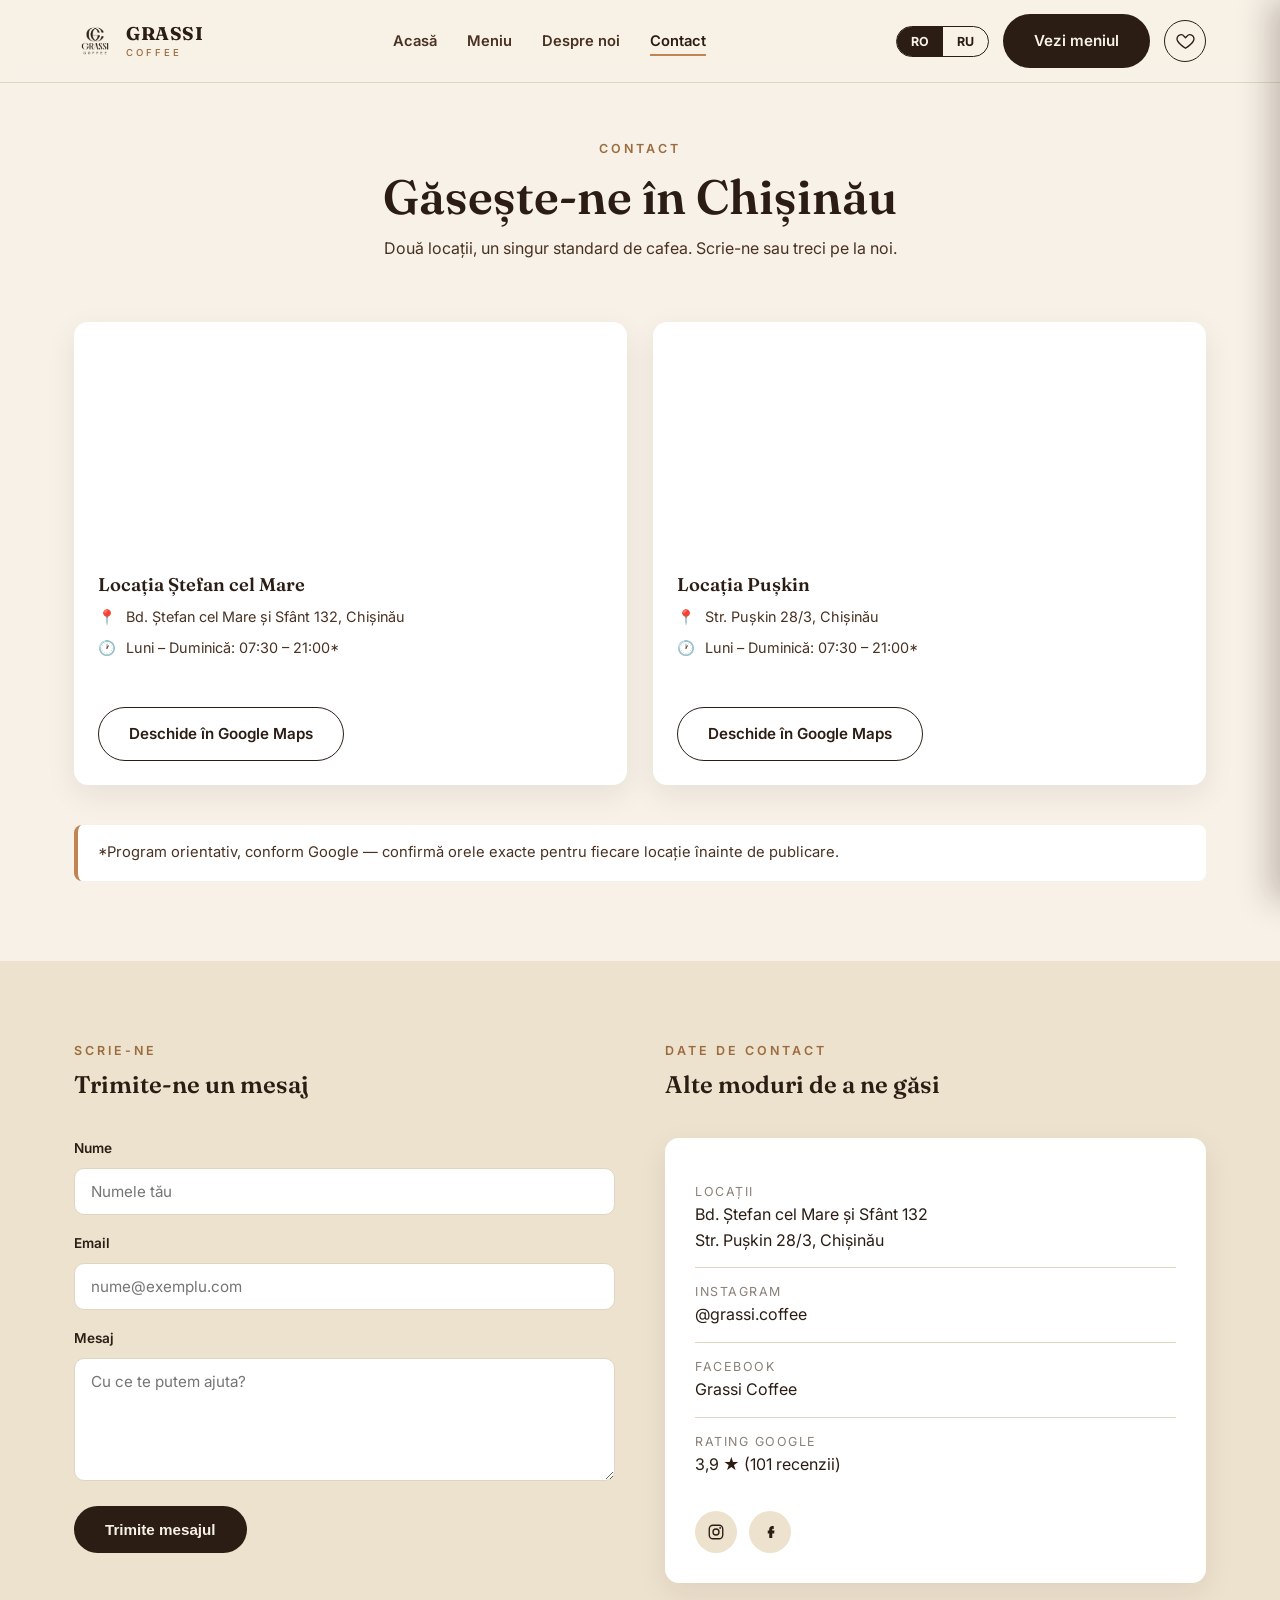
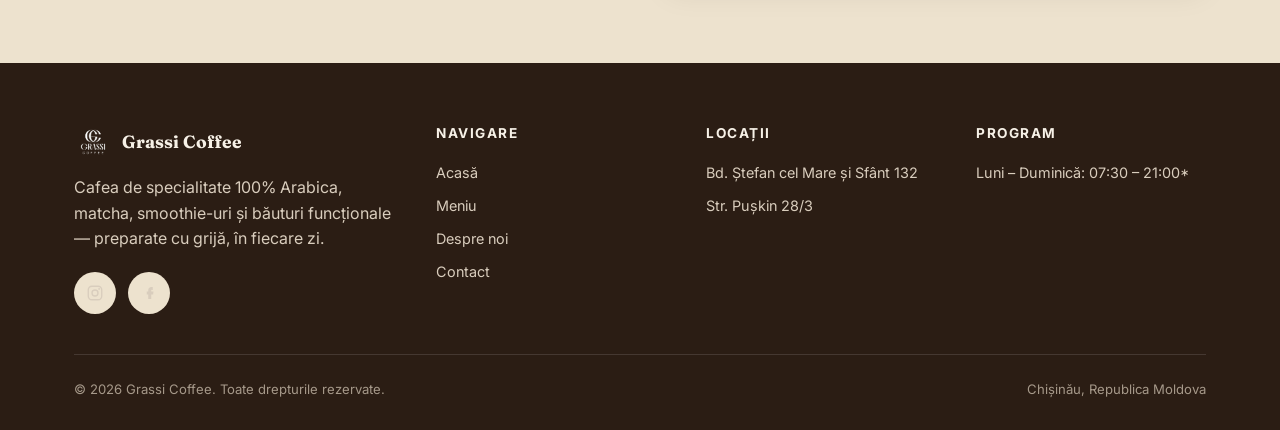
==== contact.html @ fbcecba0 "Initial commit: Grassi Coffee website Multi-page RO/RU coffee shop site with menu, photo-based drink" ====
<!doctype html>
<html lang="ro">
<head>
<meta charset="UTF-8">
<meta name="viewport" content="width=device-width, initial-scale=1.0">
<title>Contact — Grassi Coffee</title>
<meta name="description" content="Contactează Grassi Coffee — locații, program și mesaj direct. Bd. Ștefan cel Mare și Sfânt 132 și Str. Pușkin 28/3, Chișinău.">
<link rel="icon" href="assets/logo-dark.png" type="image/png">
<link rel="stylesheet" href="css/style.css">
</head>
<body>

<header class="site-header">
  <div class="header-inner">
    <a href="index.html" class="brand">
      <img src="assets/logo-dark.png" alt="Grassi Coffee logo">
      <span>GRASSI<small>COFFEE</small></span>
    </a>
    <nav class="main-nav">
      <ul>
        <li><a href="index.html" data-ro="Acasă" data-ru="Главная">Acasă</a></li>
        <li><a href="meniu.html" data-ro="Meniu" data-ru="Меню">Meniu</a></li>
        <li><a href="despre.html" data-ro="Despre noi" data-ru="О нас">Despre noi</a></li>
        <li><a href="contact.html" class="active" data-ro="Contact" data-ru="Контакты">Contact</a></li>
      </ul>
    </nav>
    <div class="header-actions">
      <div class="lang-toggle">
        <button data-lang="ro" class="active">RO</button>
        <button data-lang="ru">RU</button>
      </div>
      <a href="meniu.html" class="btn btn-primary" data-ro="Vezi meniul" data-ru="Смотреть меню">Vezi meniul</a>
      <button class="wishlist-toggle" aria-label="Lista mea" type="button"><svg viewBox="0 0 24 24" fill="none" xmlns="http://www.w3.org/2000/svg"><path d="M12 20.5s-7.5-4.6-10-9.2C.4 8 1.8 4.5 5 3.6c2-.6 4 .1 5.2 1.8L12 7.3l1.8-1.9C15 3.7 17 3 19 3.6c3.2.9 4.6 4.4 3 7.7-2.5 4.6-10 9.2-10 9.2z" stroke="currentColor" stroke-width="1.7" stroke-linejoin="round"/></svg><span class="wishlist-count" hidden>0</span></button>
      <button class="nav-toggle" aria-label="Meniu"><span></span><span></span><span></span></button>
    </div>
  </div>
</header>

<section class="page-hero">
  <div class="container">
    <span class="section-tag" data-ro="Contact" data-ru="Контакты">Contact</span>
    <h1 data-ro="Găsește-ne în Chișinău" data-ru="Найди нас в Кишинёве">Găsește-ne în Chișinău</h1>
    <p data-ro="Două locații, un singur standard de cafea. Scrie-ne sau treci pe la noi." data-ru="Две локации, один стандарт кофе. Напиши нам или заходи в гости.">Două locații, un singur standard de cafea. Scrie-ne sau treci pe la noi.</p>
  </div>
</section>

<section style="padding-top:20px;">
  <div class="container">
    <div class="locations-grid">
      <div class="location-card">
        <iframe class="map" src="https://www.google.com/maps?q=Bulevardul+Stefan+cel+Mare+si+Sfant+132+Chisinau&output=embed" loading="lazy" referrerpolicy="no-referrer-when-downgrade" title="Grassi Coffee — Ștefan cel Mare"></iframe>
        <div class="info">
          <h3 data-ro="Locația Ștefan cel Mare" data-ru="Локация Штефан чел Маре">Locația Ștefan cel Mare</h3>
          <div class="meta">📍 <span>Bd. Ștefan cel Mare și Sfânt 132, Chișinău</span></div>
          <div class="meta">🕐 <span data-ro="Luni – Duminică: 07:30 – 21:00*" data-ru="Пн – Вс: 07:30 – 21:00*">Luni – Duminică: 07:30 – 21:00*</span></div>
          <a href="https://www.google.com/maps?q=Bulevardul+Stefan+cel+Mare+si+Sfant+132+Chisinau" target="_blank" rel="noopener" class="btn btn-outline mt-40" data-ro="Deschide în Google Maps" data-ru="Открыть в Google Maps">Deschide în Google Maps</a>
        </div>
      </div>
      <div class="location-card">
        <iframe class="map" src="https://www.google.com/maps?q=Strada+Puskin+28/3+Chisinau&output=embed" loading="lazy" referrerpolicy="no-referrer-when-downgrade" title="Grassi Coffee — Pușkin"></iframe>
        <div class="info">
          <h3 data-ro="Locația Pușkin" data-ru="Локация Пушкина">Locația Pușkin</h3>
          <div class="meta">📍 <span>Str. Pușkin 28/3, Chișinău</span></div>
          <div class="meta">🕐 <span data-ro="Luni – Duminică: 07:30 – 21:00*" data-ru="Пн – Вс: 07:30 – 21:00*">Luni – Duminică: 07:30 – 21:00*</span></div>
          <a href="https://www.google.com/maps?q=Strada+Puskin+28/3+Chisinau" target="_blank" rel="noopener" class="btn btn-outline mt-40" data-ro="Deschide în Google Maps" data-ru="Открыть в Google Maps">Deschide în Google Maps</a>
        </div>
      </div>
    </div>
    <p class="menu-note" data-ro="*Program orientativ, conform Google — confirmă orele exacte pentru fiecare locație înainte de publicare." data-ru="*Ориентировочные часы работы по данным Google — уточните точное время для каждой локации перед публикацией.">*Program orientativ, conform Google — confirmă orele exacte pentru fiecare locație înainte de publicare.</p>
  </div>
</section>

<section class="section-alt">
  <div class="container">
    <div class="contact-grid">
      <div>
        <span class="section-tag" data-ro="Scrie-ne" data-ru="Напиши нам">Scrie-ne</span>
        <h2 data-ro="Trimite-ne un mesaj" data-ru="Отправь нам сообщение">Trimite-ne un mesaj</h2>
        <form id="contact-form" class="mt-40">
          <div class="form-group">
            <label for="name" data-ro="Nume" data-ru="Имя">Nume</label>
            <input type="text" id="name" name="name" required data-ro-placeholder="Numele tău" data-ru-placeholder="Ваше имя" placeholder="Numele tău">
          </div>
          <div class="form-group">
            <label for="email">Email</label>
            <input type="email" id="email" name="email" required placeholder="nume@exemplu.com">
          </div>
          <div class="form-group">
            <label for="message" data-ro="Mesaj" data-ru="Сообщение">Mesaj</label>
            <textarea id="message" name="message" rows="5" required data-ro-placeholder="Cu ce te putem ajuta?" data-ru-placeholder="Чем мы можем помочь?" placeholder="Cu ce te putem ajuta?"></textarea>
          </div>
          <button type="submit" class="btn btn-primary" data-ro="Trimite mesajul" data-ru="Отправить сообщение">Trimite mesajul</button>
          <p id="form-note" style="display:none;margin-top:14px;color:var(--accent-dark);font-weight:600;font-size:0.9rem;"></p>
        </form>
      </div>
      <div>
        <span class="section-tag" data-ro="Date de contact" data-ru="Контактные данные">Date de contact</span>
        <h2 data-ro="Alte moduri de a ne găsi" data-ru="Другие способы связи">Alte moduri de a ne găsi</h2>
        <div class="contact-info-card mt-40">
          <ul>
            <li>
              <div>
                <div class="label" data-ro="Locații" data-ru="Локации">Locații</div>
                <div>Bd. Ștefan cel Mare și Sfânt 132</div>
                <div>Str. Pușkin 28/3, Chișinău</div>
              </div>
            </li>
            <li>
              <div>
                <div class="label" data-ro="Instagram" data-ru="Инстаграм">Instagram</div>
                <a href="https://www.instagram.com/grassi.coffee/" target="_blank" rel="noopener">@grassi.coffee</a>
              </div>
            </li>
            <li>
              <div>
                <div class="label" data-ro="Facebook" data-ru="Фейсбук">Facebook</div>
                <a href="https://www.facebook.com/p/Grassi-Coffee-61585398815367/" target="_blank" rel="noopener">Grassi Coffee</a>
              </div>
            </li>
            <li>
              <div>
                <div class="label" data-ro="Rating Google" data-ru="Рейтинг Google">Rating Google</div>
                <div>3,9 ★ <span data-ro="(101 recenzii)" data-ru="(101 отзыв)">(101 recenzii)</span></div>
              </div>
            </li>
          </ul>
          <div class="social-row">
            <a href="https://www.instagram.com/grassi.coffee/" target="_blank" rel="noopener" aria-label="Instagram">
              <svg width="18" height="18" viewBox="0 0 24 24" fill="none"><rect x="3" y="3" width="18" height="18" rx="5" stroke="currentColor" stroke-width="1.8"/><circle cx="12" cy="12" r="4" stroke="currentColor" stroke-width="1.8"/><circle cx="17.5" cy="6.5" r="1.2" fill="currentColor"/></svg>
            </a>
            <a href="https://www.facebook.com/p/Grassi-Coffee-61585398815367/" target="_blank" rel="noopener" aria-label="Facebook">
              <svg width="18" height="18" viewBox="0 0 24 24" fill="none"><path d="M15 8h2V4h-2c-2.2 0-4 1.8-4 4v2H9v4h2v6h4v-6h2.5l.5-4H15V8c0-.6.4-1 1-1z" fill="currentColor"/></svg>
            </a>
          </div>
        </div>
      </div>
    </div>
  </div>
</section>

<footer class="site-footer">
  <div class="container">
    <div class="footer-grid">
      <div>
        <div class="footer-brand"><img src="assets/logo-white.png" alt="Grassi Coffee"><span>Grassi Coffee</span></div>
        <p data-ro="Cafea de specialitate 100% Arabica, matcha, smoothie-uri și băuturi funcționale — preparate cu grijă, în fiecare zi." data-ru="Спешелти кофе 100% арабика, матча, смузи и функциональные напитки — с заботой каждый день.">Cafea de specialitate 100% Arabica, matcha, smoothie-uri și băuturi funcționale — preparate cu grijă, în fiecare zi.</p>
        <div class="social-row">
          <a href="https://www.instagram.com/grassi.coffee/" target="_blank" rel="noopener" aria-label="Instagram">
            <svg width="18" height="18" viewBox="0 0 24 24" fill="none"><rect x="3" y="3" width="18" height="18" rx="5" stroke="currentColor" stroke-width="1.8"/><circle cx="12" cy="12" r="4" stroke="currentColor" stroke-width="1.8"/><circle cx="17.5" cy="6.5" r="1.2" fill="currentColor"/></svg>
          </a>
          <a href="https://www.facebook.com/p/Grassi-Coffee-61585398815367/" target="_blank" rel="noopener" aria-label="Facebook">
            <svg width="18" height="18" viewBox="0 0 24 24" fill="none"><path d="M15 8h2V4h-2c-2.2 0-4 1.8-4 4v2H9v4h2v6h4v-6h2.5l.5-4H15V8c0-.6.4-1 1-1z" fill="currentColor"/></svg>
          </a>
        </div>
      </div>
      <div>
        <h5 data-ro="Navigare" data-ru="Навигация">Navigare</h5>
        <ul>
          <li><a href="index.html" data-ro="Acasă" data-ru="Главная">Acasă</a></li>
          <li><a href="meniu.html" data-ro="Meniu" data-ru="Меню">Meniu</a></li>
          <li><a href="despre.html" data-ro="Despre noi" data-ru="О нас">Despre noi</a></li>
          <li><a href="contact.html" data-ro="Contact" data-ru="Контакты">Contact</a></li>
        </ul>
      </div>
      <div>
        <h5 data-ro="Locații" data-ru="Локации">Locații</h5>
        <ul>
          <li>Bd. Ștefan cel Mare și Sfânt 132</li>
          <li>Str. Pușkin 28/3</li>
        </ul>
      </div>
      <div>
        <h5 data-ro="Program" data-ru="Часы работы">Program</h5>
        <ul>
          <li data-ro="Luni – Duminică: 07:30 – 21:00*" data-ru="Пн – Вс: 07:30 – 21:00*">Luni – Duminică: 07:30 – 21:00*</li>
        </ul>
      </div>
    </div>
    <div class="footer-bottom">
      <span>&copy; <span class="current-year"></span> Grassi Coffee. <span data-ro="Toate drepturile rezervate." data-ru="Все права защищены.">Toate drepturile rezervate.</span></span>
      <span data-ro="Chișinău, Republica Moldova" data-ru="Кишинёв, Республика Молдова">Chișinău, Republica Moldova</span>
    </div>
  </div>
</footer>

<div class="wishlist-overlay"></div>
<aside class="wishlist-drawer">
  <div class="wishlist-head">
    <h3 data-ro="Lista mea" data-ru="Мой список">Lista mea</h3>
    <button class="wishlist-close" aria-label="Close" type="button">×</button>
  </div>
  <p class="wishlist-note" data-ro="Salvată doar în acest browser — nu trimite comanda către cafenea. Arat-o baristului sau sună-ne pentru a plasa comanda." data-ru="Сохраняется только в этом браузере — не отправляет заказ в кофейню. Покажи бариста или позвони нам, чтобы оформить заказ.">Salvată doar în acest browser — nu trimite comanda către cafenea. Arat-o baristului sau sună-ne pentru a plasa comanda.</p>
  <ul class="wishlist-items"></ul>
  <div class="wishlist-empty" data-ro="Lista este goală." data-ru="Список пуст.">Lista este goală.</div>
  <div class="wishlist-footer">
    <div class="wishlist-total-row">
      <span data-ro="Total estimat" data-ru="Примерная сумма">Total estimat</span>
      <strong class="wishlist-total">0 MDL</strong>
    </div>
    <button class="btn btn-outline wishlist-clear" data-ro="Golește lista" data-ru="Очистить список">Golește lista</button>
  </div>
</aside>

<script src="js/main.js"></script>
</body>
</html>
---- css/style.css ----
@import url('https://fonts.googleapis.com/css2?family=Fraunces:wght@400;500;600;700&family=Inter:wght@400;500;600;700&family=Bebas+Neue&family=Yellowtail&display=swap');

:root{
  --cream: #F7F1E7;
  --cream-dark: #EDE2CE;
  --coffee-900: #2B1D14;
  --coffee-700: #4A3222;
  --coffee-500: #7B5A3E;
  --accent: #C08552;
  --accent-dark: #9C6B3E;
  --white: #FFFFFF;
  --gray: #8A8078;
  --line: #E0D5C2;
  --radius: 14px;
  --shadow: 0 10px 30px rgba(43,29,20,0.08);
  --max: 1180px;
}

*{box-sizing:border-box;margin:0;padding:0;}

html{scroll-behavior:smooth;}

body{
  font-family:'Inter',sans-serif;
  background:var(--cream);
  color:var(--coffee-900);
  line-height:1.6;
  -webkit-font-smoothing:antialiased;
}

h1,h2,h3,h4{
  font-family:'Fraunces',serif;
  font-weight:600;
  color:var(--coffee-900);
  line-height:1.15;
}

a{color:inherit;text-decoration:none;}
img{max-width:100%;display:block;}
ul{list-style:none;}

.container{
  max-width:var(--max);
  margin:0 auto;
  padding:0 24px;
}

/* Buttons */
.btn{
  display:inline-flex;
  align-items:center;
  justify-content:center;
  gap:8px;
  padding:14px 30px;
  border-radius:999px;
  font-weight:600;
  font-size:0.95rem;
  border:1.5px solid transparent;
  cursor:pointer;
  transition:transform .15s ease, background .2s ease, color .2s ease, border-color .2s ease;
}
.btn:hover{transform:translateY(-2px);}
.btn-primary{background:var(--coffee-900);color:var(--cream);}
.btn-primary:hover{background:var(--accent-dark);}
.btn-outline{border-color:var(--coffee-900);color:var(--coffee-900);background:transparent;}
.btn-outline:hover{background:var(--coffee-900);color:var(--cream);}
.btn-light{background:var(--cream);color:var(--coffee-900);}

/* Header */
.site-header{
  position:sticky;
  top:0;
  z-index:100;
  background:rgba(247,241,231,0.92);
  backdrop-filter:blur(8px);
  border-bottom:1px solid var(--line);
}
.header-inner{
  display:flex;
  align-items:center;
  justify-content:space-between;
  padding:14px 24px;
  max-width:var(--max);
  margin:0 auto;
}
.brand{
  display:flex;
  align-items:center;
  gap:10px;
  font-family:'Fraunces',serif;
  font-weight:700;
  font-size:1.15rem;
  letter-spacing:0.5px;
}
.brand img{height:42px;width:42px;}
.brand span{display:flex;flex-direction:column;line-height:1;}
.brand small{font-family:'Inter',sans-serif;font-weight:500;font-size:0.6rem;letter-spacing:3px;color:var(--accent-dark);margin-top:4px;}

.main-nav{
  display:flex;
  align-items:center;
  gap:36px;
}
.main-nav ul{display:flex;gap:30px;}
.main-nav a{
  font-weight:600;
  font-size:0.92rem;
  color:var(--coffee-700);
  position:relative;
  padding:6px 0;
}
.main-nav a::after{
  content:"";
  position:absolute;
  left:0;bottom:0;
  width:0;height:2px;
  background:var(--accent);
  transition:width .2s ease;
}
.main-nav a:hover::after,
.main-nav a.active::after{width:100%;}
.main-nav a.active{color:var(--coffee-900);}

.header-actions{display:flex;align-items:center;gap:14px;}

.lang-toggle{
  display:flex;
  border:1.5px solid var(--coffee-900);
  border-radius:999px;
  overflow:hidden;
}
.lang-toggle button{
  border:none;
  background:transparent;
  padding:7px 14px;
  font-family:'Inter',sans-serif;
  font-weight:700;
  font-size:0.78rem;
  cursor:pointer;
  color:var(--coffee-900);
}
.lang-toggle button.active{background:var(--coffee-900);color:var(--cream);}

.nav-toggle{
  display:none;
  flex-direction:column;
  gap:5px;
  background:none;
  border:none;
  cursor:pointer;
  padding:6px;
}
.nav-toggle span{width:24px;height:2px;background:var(--coffee-900);}

/* Wishlist toggle button */
.wishlist-toggle{
  position:relative;
  display:flex;
  align-items:center;
  justify-content:center;
  width:42px;height:42px;
  border-radius:50%;
  border:1.5px solid var(--coffee-900);
  background:transparent;
  cursor:pointer;
  color:var(--coffee-900);
  transition:background .2s ease, color .2s ease;
}
.wishlist-toggle:hover{background:var(--coffee-900);color:var(--cream);}
.wishlist-toggle svg{width:19px;height:19px;}
.wishlist-count{
  position:absolute;
  top:-6px;right:-6px;
  min-width:18px;height:18px;
  padding:0 4px;
  border-radius:999px;
  background:var(--accent);
  color:#fff;
  font-size:0.68rem;
  font-weight:700;
  display:flex;align-items:center;justify-content:center;
  line-height:1;
}
.wishlist-count[hidden]{display:none;}
body.home .wishlist-toggle{border-color:rgba(255,255,255,0.7);color:#fff;}
body.home .wishlist-toggle:hover{background:#fff;color:var(--coffee-900);}

/* Wishlist drawer */
.wishlist-overlay{
  position:fixed; inset:0;
  background:rgba(43,29,20,0.45);
  z-index:200;
  opacity:0;
  pointer-events:none;
  transition:opacity .25s ease;
}
.wishlist-overlay.open{opacity:1;pointer-events:auto;}
.wishlist-drawer{
  position:fixed;
  top:0;right:0;
  bottom:0;
  width:380px;
  max-width:88vw;
  background:var(--cream);
  z-index:201;
  box-shadow:-10px 0 30px rgba(43,29,20,0.25);
  transform:translateX(100%);
  transition:transform .3s ease;
  display:flex;
  flex-direction:column;
}
.wishlist-drawer.open{transform:translateX(0);}
.wishlist-head{
  display:flex;
  align-items:center;
  justify-content:space-between;
  padding:22px 24px;
  border-bottom:1px solid var(--line);
}
.wishlist-head h3{font-size:1.2rem;}
.wishlist-close{
  background:none;border:none;
  font-size:1.6rem;line-height:1;
  cursor:pointer;color:var(--coffee-700);
  padding:4px 8px;
}
.wishlist-note{
  padding:14px 24px 0;
  font-size:0.78rem;
  color:var(--gray);
}
.wishlist-items{
  flex:1;
  overflow-y:auto;
  padding:10px 24px;
}
.wishlist-empty{
  padding:40px 24px;
  text-align:center;
  color:var(--gray);
  font-size:0.9rem;
}
.wishlist-empty[hidden]{display:none;}
.wishlist-item{
  display:flex;
  align-items:center;
  gap:12px;
  padding:14px 0;
  border-bottom:1px solid var(--line);
}
.wishlist-item-name{font-weight:600;font-size:0.92rem;}
.wishlist-item-price{font-size:0.82rem;color:var(--accent-dark);font-weight:600;}
.wishlist-item-qty{
  display:flex;
  align-items:center;
  gap:8px;
  margin-left:auto;
}
.wishlist-qty-btn{
  width:24px;height:24px;
  border-radius:50%;
  border:1px solid var(--line);
  background:var(--white);
  cursor:pointer;
  font-size:0.9rem;
  line-height:1;
  display:flex;align-items:center;justify-content:center;
}
.wishlist-remove{
  background:none;border:none;
  color:var(--gray);
  cursor:pointer;
  font-size:1.1rem;
  padding:2px 6px;
}
.wishlist-remove:hover{color:var(--accent-dark);}
.wishlist-footer{
  padding:18px 24px 24px;
  border-top:1px solid var(--line);
}
.wishlist-total-row{
  display:flex;
  justify-content:space-between;
  align-items:baseline;
  margin-bottom:14px;
  font-weight:600;
}
.wishlist-total-row strong{font-family:'Fraunces',serif;font-size:1.2rem;color:var(--coffee-900);}
.wishlist-clear{width:100%;}

/* Hero carousel (home) */
.hero-carousel{
  position:relative;
  height:640px;
  max-height:78vh;
  overflow:hidden;
  background:var(--coffee-900);
}
.hero-carousel::after{
  content:"";
  position:absolute; inset:0;
  background:linear-gradient(180deg, rgba(0,0,0,0.05) 40%, rgba(0,0,0,0.4) 100%);
  pointer-events:none;
  z-index:2;
}
.hero-slide{
  position:absolute; inset:0;
  opacity:0;
  transition:opacity .7s ease;
}
.hero-slide.active{opacity:1;}
.hero-slide img{width:100%;height:100%;object-fit:cover;object-position:center;}
.hero-arrow{
  position:absolute;
  top:50%;
  translate:0 -50%;
  z-index:3;
  width:48px;height:48px;
  border-radius:50%;
  border:1.5px solid rgba(255,255,255,0.7);
  background:rgba(43,29,20,0.35);
  backdrop-filter:blur(4px);
  color:#fff;
  font-size:1.6rem;
  line-height:1;
  cursor:pointer;
  display:flex;align-items:center;justify-content:center;
  transition:background .2s ease;
}
.hero-arrow:hover{background:rgba(43,29,20,0.6);}
.hero-arrow.prev{left:24px;}
.hero-arrow.next{right:24px;}
.hero-dots{
  position:absolute;
  bottom:22px;
  left:50%;
  translate:-50% 0;
  z-index:3;
  display:flex;
  gap:10px;
}
.hero-dot{
  width:9px;height:9px;
  border-radius:50%;
  border:1.5px solid #fff;
  background:transparent;
  cursor:pointer;
  padding:0;
}
.hero-dot.active{background:#fff;}

.hero-info{padding:0 0 80px;}
.hero-info-card{
  background:var(--white);
  border-radius:28px;
  box-shadow:var(--shadow);
  padding:38px 44px;
  margin-top:-90px;
  position:relative;
  z-index:5;
  display:flex;
  align-items:center;
  justify-content:space-between;
  gap:36px;
  flex-wrap:wrap;
}
.hero-eyebrow{
  display:inline-block;
  font-weight:600;
  font-size:0.8rem;
  letter-spacing:3px;
  text-transform:uppercase;
  color:var(--accent-dark);
  margin-bottom:10px;
}
.hero-info-card .lead{
  font-size:1rem;
  color:var(--coffee-700);
  max-width:400px;
}
.hero-actions{display:flex;gap:14px;flex-wrap:wrap;}
.hero-stats{display:flex;gap:30px;}
.hero-stats div strong{
  display:block;
  font-family:'Fraunces',serif;
  font-size:1.5rem;
}
.hero-stats div span{font-size:0.78rem;color:var(--gray);}

/* Transparent header on home hero */
body.home .site-header{
  position:absolute;
  top:0;left:0;right:0;
  background:transparent;
  border-bottom:1px solid rgba(255,255,255,0.22);
  backdrop-filter:none;
}
body.home .site-header .brand,
body.home .site-header .main-nav a,
body.home .site-header .lang-toggle button{color:#fff;}
body.home .site-header .brand small{color:#F0DAB8;}
body.home .site-header .main-nav a::after{background:#fff;}
body.home .site-header .lang-toggle{border-color:rgba(255,255,255,0.7);}
body.home .site-header .lang-toggle button.active{background:#fff;color:var(--coffee-900);}
body.home .site-header .btn-primary{background:#fff;color:var(--coffee-900);}
body.home .site-header .btn-primary:hover{background:var(--accent);color:#fff;}
body.home .nav-toggle span{background:#fff;}
@media (max-width:720px){
  body.home .main-nav{background:var(--cream);}
  body.home .main-nav a,
  body.home .main-nav .lang-toggle button{color:var(--coffee-900) !important;}
}

/* Section titles */
.section-tag{
  font-weight:600;
  font-size:0.78rem;
  letter-spacing:3px;
  text-transform:uppercase;
  color:var(--accent-dark);
  margin-bottom:10px;
  display:block;
}
.section-head{
  display:flex;
  align-items:flex-end;
  justify-content:space-between;
  gap:20px;
  margin-bottom:40px;
  flex-wrap:wrap;
}
.section-head h2{font-size:clamp(1.8rem,3.4vw,2.5rem);}
.section-head p{color:var(--coffee-700);max-width:420px;}

section{padding:80px 0;}
.section-alt{background:var(--cream-dark);}

/* Menu teaser grid (home) */
.menu-teaser-grid{
  display:grid;
  grid-template-columns:repeat(4,1fr);
  gap:20px;
}
.menu-card{
  background:var(--white);
  border-radius:var(--radius);
  padding:18px;
  box-shadow:var(--shadow);
  transition:transform .2s ease;
  display:flex;
  flex-direction:column;
}
.menu-card:hover{transform:translateY(-5px);}
.menu-card .cup{
  width:100%;
  aspect-ratio:1/0.85;
  border-radius:10px;
  margin-bottom:16px;
  background:var(--cream-dark);
  display:flex;align-items:center;justify-content:center;
  overflow:hidden;
}
.menu-card .cup:has(img){background:none;border-radius:0;overflow:visible;}
.menu-card .cup svg{width:44%;}
.menu-card .cup img{
  width:100%;height:100%;object-fit:contain;padding:8px;
  filter:drop-shadow(0 14px 16px rgba(43,29,20,0.28));
}
.menu-card h4{font-size:1.05rem;margin-bottom:4px;}
.menu-card p{font-size:0.85rem;color:var(--gray);margin-bottom:10px;}
.menu-card .price{font-weight:700;color:var(--accent-dark);font-family:'Fraunces',serif;font-size:1.1rem;}

/* Price + add-to-cart row, shared by menu-card and item-card */
.card-actions{
  display:flex;
  align-items:center;
  justify-content:space-between;
  gap:10px;
  margin-top:auto;
  padding-top:6px;
}
.btn-cart{
  border:none;
  background:var(--coffee-900);
  color:var(--cream);
  padding:9px 18px;
  border-radius:999px;
  font-family:'Inter',sans-serif;
  font-size:0.76rem;
  font-weight:700;
  cursor:pointer;
  transition:background .2s ease, transform .15s ease;
  white-space:nowrap;
}
.btn-cart:hover{background:var(--accent-dark);}
.btn-cart:active{transform:scale(0.94);}
.btn-cart.added{background:var(--accent);}

/* Category pills */
.pill-row{
  display:flex;
  flex-wrap:wrap;
  gap:12px;
  margin-bottom:44px;
}
.pill{
  padding:10px 22px;
  border-radius:999px;
  background:var(--white);
  border:1.5px solid var(--line);
  font-weight:600;
  font-size:0.88rem;
  cursor:pointer;
  transition:all .2s ease;
}
.pill:hover,.pill.active{background:var(--coffee-900);color:var(--cream);border-color:var(--coffee-900);}

/* Price table */
.price-table-wrap{
  background:var(--white);
  border-radius:var(--radius);
  box-shadow:var(--shadow);
  padding:8px 0;
  overflow-x:auto;
}
table.price-table{
  width:100%;
  border-collapse:collapse;
  min-width:520px;
}
table.price-table th{
  text-align:left;
  font-family:'Inter',sans-serif;
  font-size:0.75rem;
  letter-spacing:1.5px;
  text-transform:uppercase;
  color:var(--gray);
  padding:16px 26px 12px;
}
table.price-table th:not(:first-child),
table.price-table td:not(:first-child){text-align:center;}
table.price-table td{
  padding:14px 26px;
  border-top:1px solid var(--line);
  font-weight:500;
}
table.price-table td:first-child{font-weight:600;}
table.price-table tr:hover td{background:var(--cream);}

/* Menu item grid (specialty) */
.menu-grid{
  display:grid;
  grid-template-columns:repeat(4,1fr);
  gap:18px;
}
.item-card{
  background:var(--white);
  border-radius:var(--radius);
  padding:20px;
  box-shadow:var(--shadow);
  display:flex;
  flex-direction:column;
  gap:10px;
}
.item-card .cup{
  width:100%;
  aspect-ratio:1/0.8;
  border-radius:10px;
  background:var(--cream-dark);
  display:flex;align-items:center;justify-content:center;
  overflow:hidden;
}
.item-card .cup:has(img){background:none;border-radius:0;overflow:visible;}
.item-card .cup svg{width:40%;}
.item-card .cup img{
  width:100%;height:100%;object-fit:contain;padding:6px;
  filter:drop-shadow(0 12px 14px rgba(43,29,20,0.28));
}
.item-card h4{font-size:0.98rem;}
.item-card p{font-size:0.8rem;color:var(--gray);margin:0;}
.item-card .price{font-weight:700;color:var(--accent-dark);font-family:'Fraunces',serif;}

.addons-grid{
  display:grid;
  grid-template-columns:repeat(2,1fr);
  gap:40px;
  margin-top:20px;
}
.addon-list li{
  display:flex;
  justify-content:space-between;
  padding:12px 0;
  border-bottom:1px solid var(--line);
  font-weight:500;
}
.addon-list li span.price{color:var(--accent-dark);font-weight:700;}

.menu-note{
  background:var(--white);
  border-left:4px solid var(--accent);
  border-radius:8px;
  padding:16px 20px;
  font-size:0.92rem;
  color:var(--coffee-700);
  margin-top:40px;
}

/* About */
.about-grid{
  display:grid;
  grid-template-columns:0.9fr 1.1fr;
  gap:60px;
  align-items:center;
}
.about-visual{
  aspect-ratio:1/1;
  border-radius:32px;
  background:linear-gradient(160deg,var(--coffee-900),var(--coffee-700));
  box-shadow:var(--shadow);
  display:flex;align-items:center;justify-content:center;
}
.about-visual img{width:44%;opacity:0.95;}
.about-copy p{margin-bottom:18px;color:var(--coffee-700);}
.values{
  display:grid;
  grid-template-columns:repeat(3,1fr);
  gap:20px;
  margin-top:34px;
}
.value-card{
  background:var(--white);
  border-radius:var(--radius);
  padding:22px;
  box-shadow:var(--shadow);
}
.value-card .icon{
  width:40px;height:40px;
  border-radius:10px;
  background:var(--cream-dark);
  display:flex;align-items:center;justify-content:center;
  margin-bottom:14px;
}
.value-card h4{font-size:1rem;margin-bottom:6px;}
.value-card p{font-size:0.85rem;color:var(--gray);}

/* Locations */
.locations-grid{
  display:grid;
  grid-template-columns:repeat(2,1fr);
  gap:26px;
}
.location-card{
  background:var(--white);
  border-radius:var(--radius);
  box-shadow:var(--shadow);
  overflow:hidden;
}
.location-card .map{height:220px;width:100%;border:0;filter:grayscale(0.3) sepia(0.15);}
.location-card .info{padding:24px;}
.location-card h3{font-size:1.15rem;margin-bottom:10px;}
.location-card .meta{display:flex;gap:10px;align-items:flex-start;font-size:0.9rem;color:var(--coffee-700);margin-bottom:8px;}

/* Reviews */
.review-strip{
  display:flex;
  align-items:center;
  gap:30px;
  background:var(--white);
  border-radius:var(--radius);
  box-shadow:var(--shadow);
  padding:30px 36px;
  flex-wrap:wrap;
}
.review-score{text-align:center;}
.review-score strong{font-family:'Fraunces',serif;font-size:2.6rem;display:block;}
.stars{color:var(--accent);letter-spacing:2px;font-size:1.1rem;}
.review-strip p{color:var(--coffee-700);max-width:520px;}

/* Promo band (featured drink) */
.promo-band{
  background:linear-gradient(135deg,#F3D7DC,#EAC9D6);
  border-radius:36px;
  overflow:hidden;
  position:relative;
}
.promo-inner{
  max-width:var(--max);
  margin:0 auto;
  display:grid;
  grid-template-columns:1fr 1fr;
  align-items:center;
  gap:40px;
  padding:70px 50px;
}
.promo-tag{
  font-weight:700;
  font-size:0.8rem;
  letter-spacing:3px;
  text-transform:uppercase;
  color:var(--coffee-700);
}
.promo-copy h2{
  font-family:'Yellowtail',cursive;
  font-weight:400;
  font-size:clamp(2.4rem,4.6vw,3.6rem);
  margin:6px 0 16px;
  color:var(--coffee-900);
}
.promo-copy p{color:var(--coffee-700);max-width:420px;margin-bottom:26px;}
.promo-features{display:flex;gap:30px;margin-bottom:30px;flex-wrap:wrap;}
.promo-features strong{display:block;font-family:'Fraunces',serif;font-size:1.25rem;color:var(--coffee-900);}
.promo-features span{font-size:0.78rem;color:var(--coffee-700);}
.promo-price{font-family:'Fraunces',serif;font-size:2.2rem;font-weight:700;color:var(--coffee-900);margin-bottom:22px;}
.promo-visual{position:relative;display:flex;align-items:center;justify-content:center;min-height:300px;}
.promo-blob{position:absolute;border-radius:50%;}
.promo-blob.a{width:220px;height:220px;background:#6FB8C9;opacity:.5;top:6%;left:8%;}
.promo-blob.b{width:150px;height:150px;background:#3E6E7E;opacity:.4;bottom:6%;right:12%;}
.promo-visual img{position:relative;width:280px;max-width:80%;filter:drop-shadow(0 20px 30px rgba(0,0,0,0.28));}

/* CTA band */
.cta-band{
  background:var(--coffee-900);
  color:var(--cream);
  border-radius:32px;
  padding:60px;
  display:flex;
  align-items:center;
  justify-content:space-between;
  gap:30px;
  flex-wrap:wrap;
}
.cta-band h2{color:var(--cream);font-size:clamp(1.7rem,3vw,2.3rem);}
.cta-band p{color:#D9CDBD;margin-top:8px;}

/* Contact form */
.contact-grid{
  display:grid;
  grid-template-columns:1fr 1fr;
  gap:50px;
}
.form-group{margin-bottom:18px;}
.form-group label{display:block;font-weight:600;font-size:0.85rem;margin-bottom:8px;}
.form-group input,.form-group textarea{
  width:100%;
  padding:13px 16px;
  border-radius:10px;
  border:1.5px solid var(--line);
  font-family:'Inter',sans-serif;
  font-size:0.95rem;
  background:var(--white);
}
.form-group input:focus,.form-group textarea:focus{outline:2px solid var(--accent);border-color:var(--accent);}
.contact-info-card{
  background:var(--white);
  border-radius:var(--radius);
  box-shadow:var(--shadow);
  padding:30px;
}
.contact-info-card li{
  display:flex;
  gap:14px;
  padding:14px 0;
  border-bottom:1px solid var(--line);
}
.contact-info-card li:last-child{border-bottom:none;}
.contact-info-card .label{font-size:0.78rem;text-transform:uppercase;letter-spacing:1.5px;color:var(--gray);}
.social-row{display:flex;gap:12px;margin-top:20px;}
.social-row a{
  width:42px;height:42px;
  border-radius:50%;
  background:var(--cream-dark);
  display:flex;align-items:center;justify-content:center;
  transition:background .2s ease;
}
.social-row a:hover{background:var(--accent);color:var(--white);}

/* Footer */
.site-footer{
  background:var(--coffee-900);
  color:#D9CDBD;
  padding:60px 0 30px;
}
.footer-grid{
  display:grid;
  grid-template-columns:1.4fr 1fr 1fr 1fr;
  gap:40px;
  margin-bottom:40px;
}
.footer-brand{display:flex;align-items:center;gap:10px;margin-bottom:14px;}
.footer-brand img{height:38px;width:38px;}
.footer-brand span{font-family:'Fraunces',serif;font-weight:700;color:var(--cream);font-size:1.1rem;}
.site-footer h5{color:var(--cream);font-size:0.85rem;letter-spacing:1.5px;text-transform:uppercase;margin-bottom:16px;}
.site-footer ul li{margin-bottom:10px;font-size:0.9rem;}
.site-footer a:hover{color:var(--accent);}
.footer-bottom{
  border-top:1px solid rgba(255,255,255,0.12);
  padding-top:24px;
  display:flex;
  justify-content:space-between;
  font-size:0.82rem;
  color:#A6998A;
  flex-wrap:wrap;
  gap:10px;
}

/* Page hero (inner pages) */
.page-hero{
  padding:56px 0 40px;
  text-align:center;
}
.page-hero h1{font-size:clamp(2.2rem,4.5vw,3rem);margin-bottom:12px;}
.page-hero p{color:var(--coffee-700);max-width:560px;margin:0 auto;}
.breadcrumb{font-size:0.85rem;color:var(--gray);margin-bottom:16px;}
.breadcrumb a{color:var(--accent-dark);font-weight:600;}

/* Utility */
.center{text-align:center;}
.mt-40{margin-top:40px;}

/* Responsive */
@media (max-width:960px){
  .about-grid{grid-template-columns:1fr;}
  .about-visual{max-width:340px;margin:0 auto;}
  .menu-teaser-grid{grid-template-columns:repeat(2,1fr);}
  .menu-grid{grid-template-columns:repeat(2,1fr);}
  .values{grid-template-columns:1fr;}
  .locations-grid{grid-template-columns:1fr;}
  .contact-grid{grid-template-columns:1fr;}
  .footer-grid{grid-template-columns:1fr 1fr;}
  .addons-grid{grid-template-columns:1fr;}
  .promo-inner{grid-template-columns:1fr;padding:50px 30px;}
  .promo-visual{order:-1;min-height:220px;}
}
@media (max-width:720px){
  .main-nav{
    position:fixed;
    top:70px;left:0;right:0;
    background:var(--cream);
    flex-direction:column;
    align-items:flex-start;
    padding:24px;
    border-bottom:1px solid var(--line);
    transform:translateY(-140%);
    opacity:0;
    transition:transform .25s ease, opacity .25s ease;
    z-index:99;
  }
  .main-nav.open{transform:translateY(0);opacity:1;}
  .main-nav ul{flex-direction:column;gap:16px;width:100%;}
  .header-actions{gap:10px;}
  .nav-toggle{display:flex;}
  .menu-teaser-grid,.menu-grid{grid-template-columns:1fr 1fr;}
  .cta-band{flex-direction:column;text-align:center;padding:40px 26px;}
  .review-strip{flex-direction:column;text-align:center;}
  .hero-carousel{height:400px;}
  .hero-arrow{width:38px;height:38px;font-size:1.3rem;}
  .hero-arrow.prev{left:12px;}
  .hero-arrow.next{right:12px;}
  .hero-info-card{flex-direction:column;align-items:flex-start;text-align:left;padding:30px 26px;margin-top:-60px;}
}
@media (max-width:520px){
  .menu-teaser-grid,.menu-grid{grid-template-columns:1fr;}
  .footer-grid{grid-template-columns:1fr;}
}
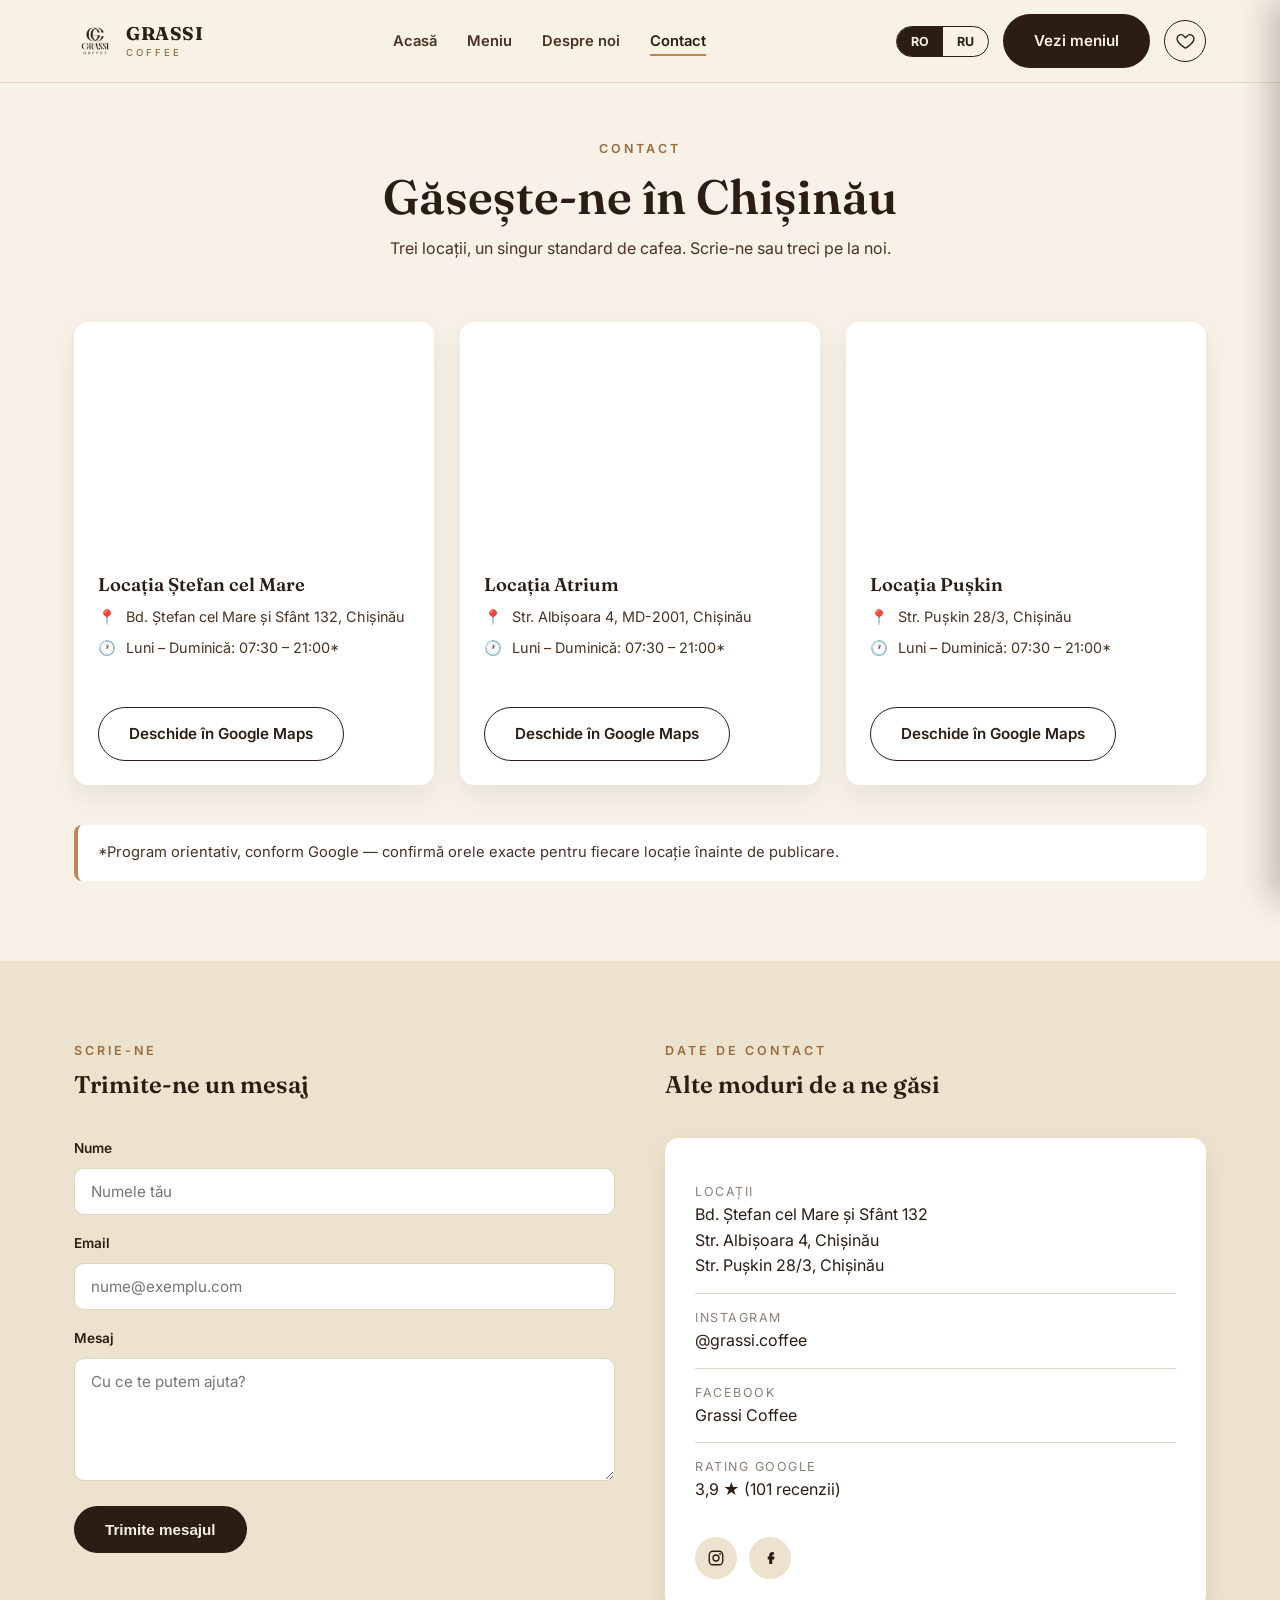
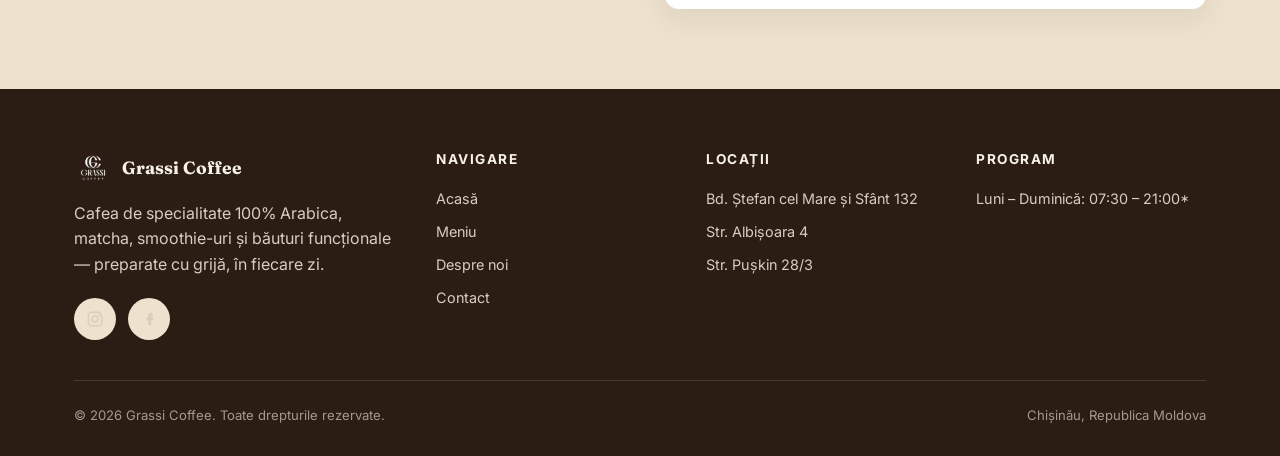
==== commit f2553a69: "Add third location: Atrium (Str. Albișoara 4) Inserted between Ștefan cel Mare and Pușkin everywhere" ====
--- a/contact.html
+++ b/contact.html
@@ -40,7 +40,7 @@
   <div class="container">
     <span class="section-tag" data-ro="Contact" data-ru="Контакты">Contact</span>
     <h1 data-ro="Găsește-ne în Chișinău" data-ru="Найди нас в Кишинёве">Găsește-ne în Chișinău</h1>
-    <p data-ro="Două locații, un singur standard de cafea. Scrie-ne sau treci pe la noi." data-ru="Две локации, один стандарт кофе. Напиши нам или заходи в гости.">Două locații, un singur standard de cafea. Scrie-ne sau treci pe la noi.</p>
+    <p data-ro="Trei locații, un singur standard de cafea. Scrie-ne sau treci pe la noi." data-ru="Три локации, один стандарт кофе. Напиши нам или заходи в гости.">Trei locații, un singur standard de cafea. Scrie-ne sau treci pe la noi.</p>
   </div>
 </section>
 
@@ -57,6 +57,15 @@
         </div>
       </div>
       <div class="location-card">
+        <iframe class="map" src="https://www.google.com/maps?q=Strada+Albisoara+4+Chisinau&output=embed" loading="lazy" referrerpolicy="no-referrer-when-downgrade" title="Grassi Coffee — Atrium"></iframe>
+        <div class="info">
+          <h3 data-ro="Locația Atrium" data-ru="Локация Atrium">Locația Atrium</h3>
+          <div class="meta">📍 <span>Str. Albișoara 4, MD-2001, Chișinău</span></div>
+          <div class="meta">🕐 <span data-ro="Luni – Duminică: 07:30 – 21:00*" data-ru="Пн – Вс: 07:30 – 21:00*">Luni – Duminică: 07:30 – 21:00*</span></div>
+          <a href="https://www.google.com/maps?q=Strada+Albisoara+4+Chisinau" target="_blank" rel="noopener" class="btn btn-outline mt-40" data-ro="Deschide în Google Maps" data-ru="Открыть в Google Maps">Deschide în Google Maps</a>
+        </div>
+      </div>
+      <div class="location-card">
         <iframe class="map" src="https://www.google.com/maps?q=Strada+Puskin+28/3+Chisinau&output=embed" loading="lazy" referrerpolicy="no-referrer-when-downgrade" title="Grassi Coffee — Pușkin"></iframe>
         <div class="info">
           <h3 data-ro="Locația Pușkin" data-ru="Локация Пушкина">Locația Pușkin</h3>
@@ -102,6 +111,7 @@
               <div>
                 <div class="label" data-ro="Locații" data-ru="Локации">Locații</div>
                 <div>Bd. Ștefan cel Mare și Sfânt 132</div>
+                <div>Str. Albișoara 4, Chișinău</div>
                 <div>Str. Pușkin 28/3, Chișinău</div>
               </div>
             </li>
@@ -166,6 +176,7 @@
         <h5 data-ro="Locații" data-ru="Локации">Locații</h5>
         <ul>
           <li>Bd. Ștefan cel Mare și Sfânt 132</li>
+          <li>Str. Albișoara 4</li>
           <li>Str. Pușkin 28/3</li>
         </ul>
       </div>
--- a/css/style.css
+++ b/css/style.css
@@ -615,11 +615,11 @@
 .about-visual{
   aspect-ratio:1/1;
   border-radius:32px;
-  background:linear-gradient(160deg,var(--coffee-900),var(--coffee-700));
   box-shadow:var(--shadow);
-  display:flex;align-items:center;justify-content:center;
-}
-.about-visual img{width:44%;opacity:0.95;}
+  overflow:hidden;
+  background:#B9ACA3;
+}
+.about-visual img{width:100%;height:100%;object-fit:contain;}
 .about-copy p{margin-bottom:18px;color:var(--coffee-700);}
 .values{
   display:grid;
@@ -646,7 +646,7 @@
 /* Locations */
 .locations-grid{
   display:grid;
-  grid-template-columns:repeat(2,1fr);
+  grid-template-columns:repeat(3,1fr);
   gap:26px;
 }
 .location-card{
@@ -862,3 +862,132 @@
   .menu-teaser-grid,.menu-grid{grid-template-columns:1fr;}
   .footer-grid{grid-template-columns:1fr;}
 }
+
+/* ============ Animations ============ */
+
+/* Scroll reveal — JS toggles .in-view when an element enters the viewport */
+.menu-card,
+.item-card,
+.value-card,
+.location-card,
+.price-table-wrap,
+.review-strip,
+.promo-band,
+.cta-band,
+.contact-info-card,
+#contact-form,
+.section-head{
+  opacity:0;
+  transform:translateY(28px);
+  transition:opacity .7s cubic-bezier(.2,.7,.2,1), transform .7s cubic-bezier(.2,.7,.2,1);
+}
+.menu-card.in-view,
+.item-card.in-view,
+.value-card.in-view,
+.location-card.in-view,
+.price-table-wrap.in-view,
+.review-strip.in-view,
+.promo-band.in-view,
+.cta-band.in-view,
+.contact-info-card.in-view,
+#contact-form.in-view,
+.section-head.in-view{
+  opacity:1;
+  transform:translateY(0);
+}
+@media (prefers-reduced-motion: reduce){
+  .menu-card,.item-card,.value-card,.location-card,.price-table-wrap,
+  .review-strip,.promo-band,.cta-band,.contact-info-card,#contact-form,.section-head{
+    opacity:1 !important;transform:none !important;transition:none !important;
+  }
+}
+
+/* stagger grid children */
+.menu-teaser-grid > *, .menu-grid > *, .values > * {
+  transition-delay:calc(var(--reveal-i, 0) * 70ms);
+}
+
+/* Hero carousel — slow Ken Burns zoom while a slide is active */
+.hero-slide img{transform:scale(1);transition:none;}
+.hero-slide.active img{
+  animation:kenburns 9s ease-out forwards;
+}
+@keyframes kenburns{
+  from{transform:scale(1.1);}
+  to{transform:scale(1);}
+}
+
+/* Drink photo hover zoom */
+.menu-card .cup img,
+.item-card .cup img{transition:transform .45s cubic-bezier(.2,.7,.2,1), filter .3s ease;}
+.menu-card:hover .cup img,
+.item-card:hover .cup img{transform:scale(1.07) translateY(-4px);}
+
+/* Card lift already exists on .menu-card; extend to item-card + value/location cards */
+.item-card,.value-card,.location-card{transition:opacity .7s cubic-bezier(.2,.7,.2,1), transform .35s ease, box-shadow .35s ease;}
+.item-card:hover,.value-card:hover,.location-card:hover{transform:translateY(-6px);box-shadow:0 18px 34px rgba(43,29,20,0.14);}
+.item-card.in-view:hover,.value-card.in-view:hover,.location-card.in-view:hover{transform:translateY(-6px);}
+
+/* Nav underline + buttons already animated; add a gentle press effect */
+.btn:active{transform:translateY(0) scale(.97);}
+
+/* Wishlist badge pulse when the count changes */
+@keyframes pulse{
+  0%{transform:scale(1);}
+  30%{transform:scale(1.35);}
+  60%{transform:scale(.92);}
+  100%{transform:scale(1);}
+}
+.wishlist-count.pulse{animation:pulse .45s ease;}
+.wishlist-toggle.bump{animation:bump .4s ease;}
+@keyframes bump{
+  0%,100%{transform:rotate(0deg);}
+  25%{transform:rotate(-8deg);}
+  60%{transform:rotate(8deg);}
+}
+
+/* Animated counters (hero stats, review score) get a subtle rise-in */
+.hero-stats div strong,.review-score strong{
+  display:inline-block;
+}
+
+/* Back to top button (created by JS) */
+.back-to-top{
+  position:fixed;
+  right:24px;
+  bottom:24px;
+  z-index:150;
+  width:46px;height:46px;
+  border-radius:50%;
+  background:var(--coffee-900);
+  color:var(--cream);
+  border:none;
+  cursor:pointer;
+  display:flex;align-items:center;justify-content:center;
+  font-size:1.2rem;
+  box-shadow:0 10px 24px rgba(43,29,20,0.3);
+  opacity:0;
+  transform:translateY(16px) scale(.85);
+  pointer-events:none;
+  transition:opacity .3s ease, transform .3s ease, background .2s ease;
+}
+.back-to-top.show{opacity:1;transform:translateY(0) scale(1);pointer-events:auto;}
+.back-to-top:hover{background:var(--accent-dark);}
+
+/* Logo + brand micro hover */
+.brand img{transition:transform .35s cubic-bezier(.2,.7,.2,1);}
+.brand:hover img{transform:rotate(-6deg) scale(1.06);}
+
+/* Pill buttons: smoother press */
+.pill{transition:all .25s cubic-bezier(.2,.7,.2,1);}
+
+/* Page fade-in on load */
+body{animation:pageIn .5s ease both;}
+@keyframes pageIn{
+  from{opacity:0;}
+  to{opacity:1;}
+}
+@media (prefers-reduced-motion: reduce){
+  body{animation:none;}
+  .hero-slide.active img{animation:none;}
+}
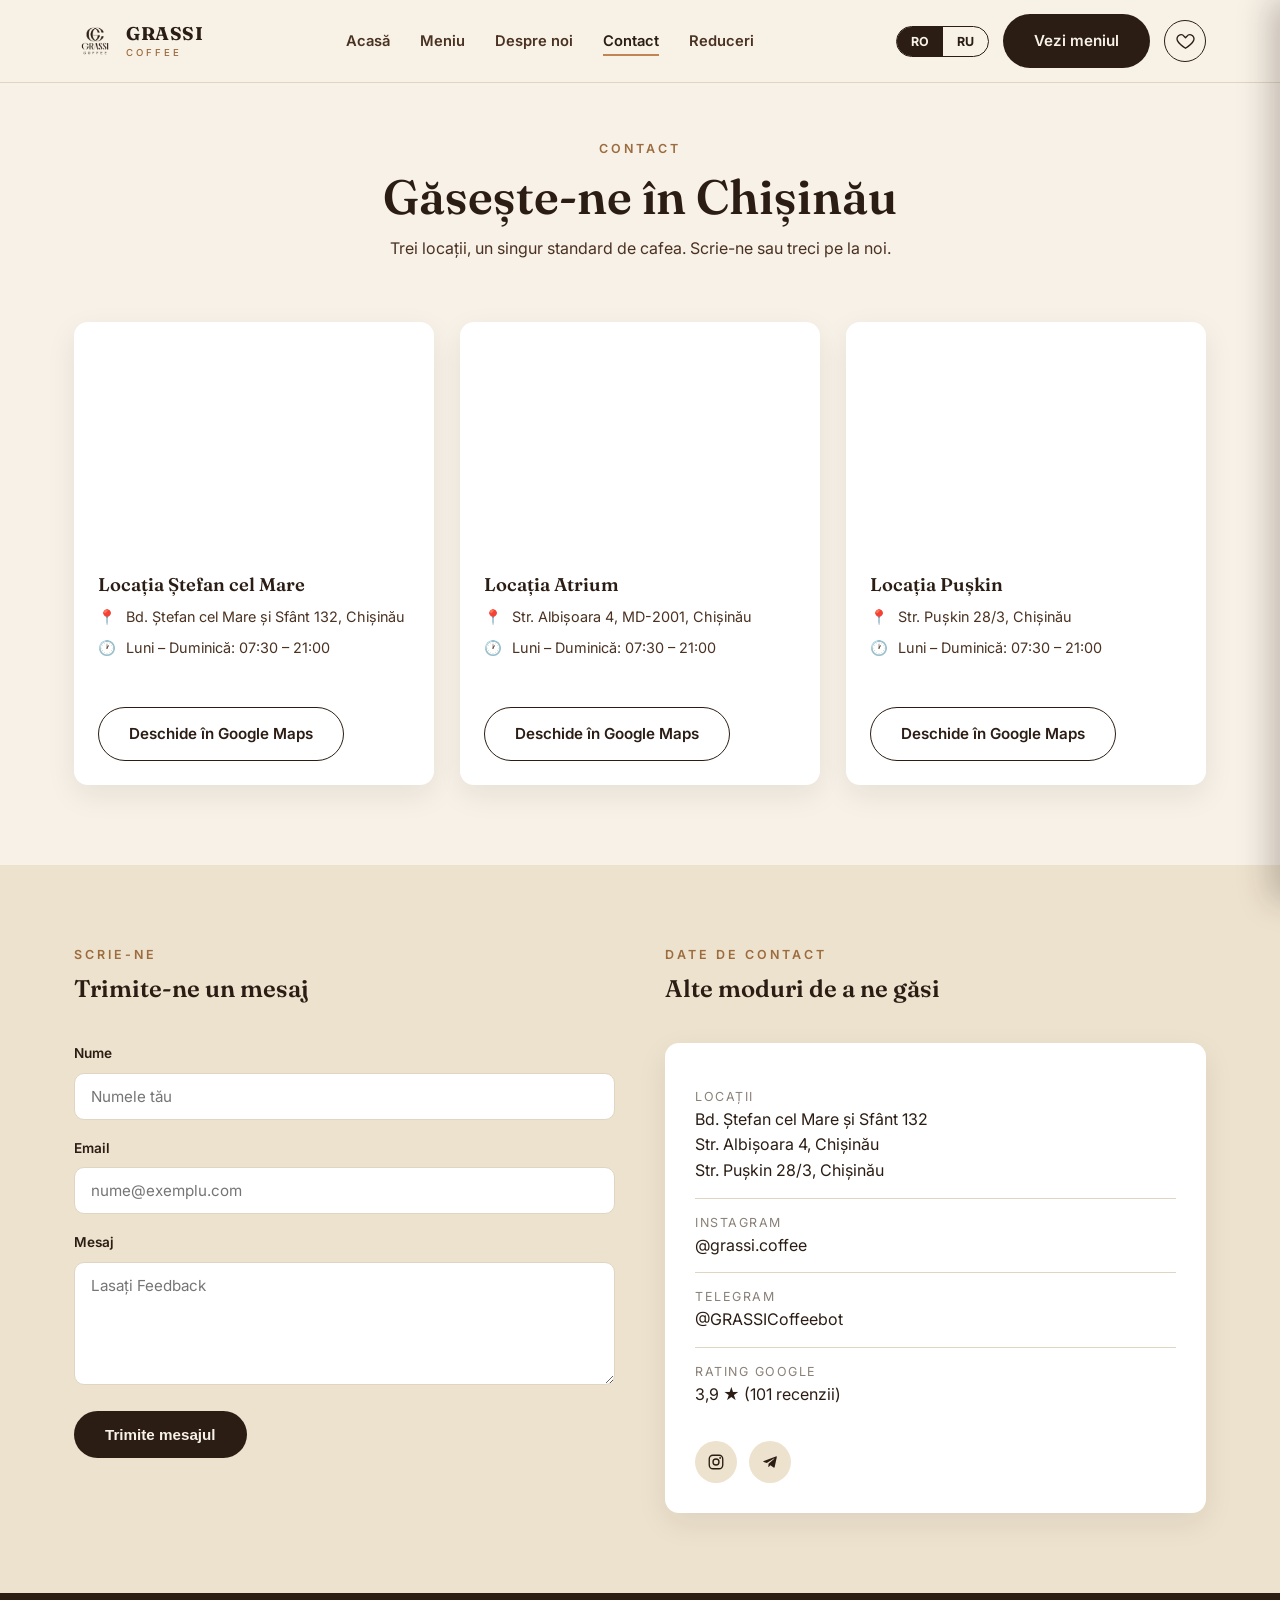
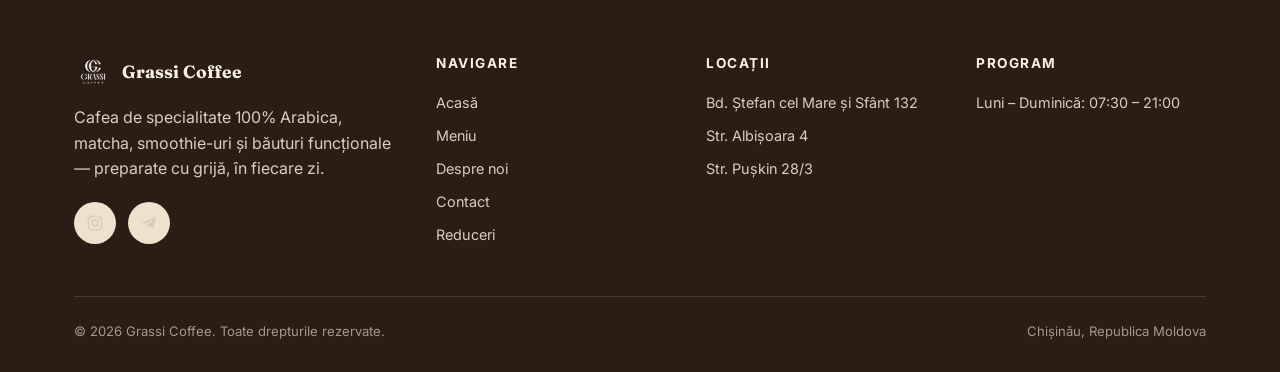
==== commit 24e22704: "Update three-location copy, swap Facebook for Telegram bot, add Reduceri page - Fix remaining "two l" ====
--- a/contact.html
+++ b/contact.html
@@ -22,6 +22,7 @@
         <li><a href="meniu.html" data-ro="Meniu" data-ru="Меню">Meniu</a></li>
         <li><a href="despre.html" data-ro="Despre noi" data-ru="О нас">Despre noi</a></li>
         <li><a href="contact.html" class="active" data-ro="Contact" data-ru="Контакты">Contact</a></li>
+        <li><a href="reduceri.html" data-ro="Reduceri" data-ru="Скидки">Reduceri</a></li>
       </ul>
     </nav>
     <div class="header-actions">
@@ -52,7 +53,7 @@
         <div class="info">
           <h3 data-ro="Locația Ștefan cel Mare" data-ru="Локация Штефан чел Маре">Locația Ștefan cel Mare</h3>
           <div class="meta">📍 <span>Bd. Ștefan cel Mare și Sfânt 132, Chișinău</span></div>
-          <div class="meta">🕐 <span data-ro="Luni – Duminică: 07:30 – 21:00*" data-ru="Пн – Вс: 07:30 – 21:00*">Luni – Duminică: 07:30 – 21:00*</span></div>
+          <div class="meta">🕐 <span data-ro="Luni – Duminică: 07:30 – 21:00" data-ru="Пн – Вс: 07:30 – 21:00">Luni – Duminică: 07:30 – 21:00</span></div>
           <a href="https://www.google.com/maps?q=Bulevardul+Stefan+cel+Mare+si+Sfant+132+Chisinau" target="_blank" rel="noopener" class="btn btn-outline mt-40" data-ro="Deschide în Google Maps" data-ru="Открыть в Google Maps">Deschide în Google Maps</a>
         </div>
       </div>
@@ -61,7 +62,7 @@
         <div class="info">
           <h3 data-ro="Locația Atrium" data-ru="Локация Atrium">Locația Atrium</h3>
           <div class="meta">📍 <span>Str. Albișoara 4, MD-2001, Chișinău</span></div>
-          <div class="meta">🕐 <span data-ro="Luni – Duminică: 07:30 – 21:00*" data-ru="Пн – Вс: 07:30 – 21:00*">Luni – Duminică: 07:30 – 21:00*</span></div>
+          <div class="meta">🕐 <span data-ro="Luni – Duminică: 07:30 – 21:00" data-ru="Пн – Вс: 07:30 – 21:00">Luni – Duminică: 07:30 – 21:00</span></div>
           <a href="https://www.google.com/maps?q=Strada+Albisoara+4+Chisinau" target="_blank" rel="noopener" class="btn btn-outline mt-40" data-ro="Deschide în Google Maps" data-ru="Открыть в Google Maps">Deschide în Google Maps</a>
         </div>
       </div>
@@ -70,12 +71,11 @@
         <div class="info">
           <h3 data-ro="Locația Pușkin" data-ru="Локация Пушкина">Locația Pușkin</h3>
           <div class="meta">📍 <span>Str. Pușkin 28/3, Chișinău</span></div>
-          <div class="meta">🕐 <span data-ro="Luni – Duminică: 07:30 – 21:00*" data-ru="Пн – Вс: 07:30 – 21:00*">Luni – Duminică: 07:30 – 21:00*</span></div>
+          <div class="meta">🕐 <span data-ro="Luni – Duminică: 07:30 – 21:00" data-ru="Пн – Вс: 07:30 – 21:00">Luni – Duminică: 07:30 – 21:00</span></div>
           <a href="https://www.google.com/maps?q=Strada+Puskin+28/3+Chisinau" target="_blank" rel="noopener" class="btn btn-outline mt-40" data-ro="Deschide în Google Maps" data-ru="Открыть в Google Maps">Deschide în Google Maps</a>
         </div>
       </div>
     </div>
-    <p class="menu-note" data-ro="*Program orientativ, conform Google — confirmă orele exacte pentru fiecare locație înainte de publicare." data-ru="*Ориентировочные часы работы по данным Google — уточните точное время для каждой локации перед публикацией.">*Program orientativ, conform Google — confirmă orele exacte pentru fiecare locație înainte de publicare.</p>
   </div>
 </section>
 
@@ -96,7 +96,7 @@
           </div>
           <div class="form-group">
             <label for="message" data-ro="Mesaj" data-ru="Сообщение">Mesaj</label>
-            <textarea id="message" name="message" rows="5" required data-ro-placeholder="Cu ce te putem ajuta?" data-ru-placeholder="Чем мы можем помочь?" placeholder="Cu ce te putem ajuta?"></textarea>
+            <textarea id="message" name="message" rows="5" required data-ro-placeholder="Lasați Feedback" data-ru-placeholder="Оставьте отзыв" placeholder="Lasați Feedback"></textarea>
           </div>
           <button type="submit" class="btn btn-primary" data-ro="Trimite mesajul" data-ru="Отправить сообщение">Trimite mesajul</button>
           <p id="form-note" style="display:none;margin-top:14px;color:var(--accent-dark);font-weight:600;font-size:0.9rem;"></p>
@@ -123,8 +123,8 @@
             </li>
             <li>
               <div>
-                <div class="label" data-ro="Facebook" data-ru="Фейсбук">Facebook</div>
-                <a href="https://www.facebook.com/p/Grassi-Coffee-61585398815367/" target="_blank" rel="noopener">Grassi Coffee</a>
+                <div class="label" data-ro="Telegram" data-ru="Телеграм">Telegram</div>
+                <a href="https://t.me/GRASSICoffeebot" target="_blank" rel="noopener">@GRASSICoffeebot</a>
               </div>
             </li>
             <li>
@@ -138,8 +138,8 @@
             <a href="https://www.instagram.com/grassi.coffee/" target="_blank" rel="noopener" aria-label="Instagram">
               <svg width="18" height="18" viewBox="0 0 24 24" fill="none"><rect x="3" y="3" width="18" height="18" rx="5" stroke="currentColor" stroke-width="1.8"/><circle cx="12" cy="12" r="4" stroke="currentColor" stroke-width="1.8"/><circle cx="17.5" cy="6.5" r="1.2" fill="currentColor"/></svg>
             </a>
-            <a href="https://www.facebook.com/p/Grassi-Coffee-61585398815367/" target="_blank" rel="noopener" aria-label="Facebook">
-              <svg width="18" height="18" viewBox="0 0 24 24" fill="none"><path d="M15 8h2V4h-2c-2.2 0-4 1.8-4 4v2H9v4h2v6h4v-6h2.5l.5-4H15V8c0-.6.4-1 1-1z" fill="currentColor"/></svg>
+            <a href="https://t.me/GRASSICoffeebot" target="_blank" rel="noopener" aria-label="Telegram">
+              <svg width="18" height="18" viewBox="0 0 24 24" fill="none"><path d="M9.78 18.65l.28-4.23 7.68-6.92c.34-.31-.07-.46-.52-.19L7.74 13.3 3.64 12c-.88-.25-.89-.86.2-1.3l15.97-6.16c.73-.33 1.43.18 1.15 1.3l-2.72 12.81c-.19.91-.74 1.13-1.5.71L12.6 16.3l-1.99 1.93c-.23.23-.42.42-.83.42z" fill="currentColor"/></svg>
             </a>
           </div>
         </div>
@@ -158,8 +158,8 @@
           <a href="https://www.instagram.com/grassi.coffee/" target="_blank" rel="noopener" aria-label="Instagram">
             <svg width="18" height="18" viewBox="0 0 24 24" fill="none"><rect x="3" y="3" width="18" height="18" rx="5" stroke="currentColor" stroke-width="1.8"/><circle cx="12" cy="12" r="4" stroke="currentColor" stroke-width="1.8"/><circle cx="17.5" cy="6.5" r="1.2" fill="currentColor"/></svg>
           </a>
-          <a href="https://www.facebook.com/p/Grassi-Coffee-61585398815367/" target="_blank" rel="noopener" aria-label="Facebook">
-            <svg width="18" height="18" viewBox="0 0 24 24" fill="none"><path d="M15 8h2V4h-2c-2.2 0-4 1.8-4 4v2H9v4h2v6h4v-6h2.5l.5-4H15V8c0-.6.4-1 1-1z" fill="currentColor"/></svg>
+          <a href="https://t.me/GRASSICoffeebot" target="_blank" rel="noopener" aria-label="Telegram">
+            <svg width="18" height="18" viewBox="0 0 24 24" fill="none"><path d="M9.78 18.65l.28-4.23 7.68-6.92c.34-.31-.07-.46-.52-.19L7.74 13.3 3.64 12c-.88-.25-.89-.86.2-1.3l15.97-6.16c.73-.33 1.43.18 1.15 1.3l-2.72 12.81c-.19.91-.74 1.13-1.5.71L12.6 16.3l-1.99 1.93c-.23.23-.42.42-.83.42z" fill="currentColor"/></svg>
           </a>
         </div>
       </div>
@@ -170,6 +170,7 @@
           <li><a href="meniu.html" data-ro="Meniu" data-ru="Меню">Meniu</a></li>
           <li><a href="despre.html" data-ro="Despre noi" data-ru="О нас">Despre noi</a></li>
           <li><a href="contact.html" data-ro="Contact" data-ru="Контакты">Contact</a></li>
+          <li><a href="reduceri.html" data-ro="Reduceri" data-ru="Скидки">Reduceri</a></li>
         </ul>
       </div>
       <div>
@@ -183,7 +184,7 @@
       <div>
         <h5 data-ro="Program" data-ru="Часы работы">Program</h5>
         <ul>
-          <li data-ro="Luni – Duminică: 07:30 – 21:00*" data-ru="Пн – Вс: 07:30 – 21:00*">Luni – Duminică: 07:30 – 21:00*</li>
+          <li data-ro="Luni – Duminică: 07:30 – 21:00" data-ru="Пн – Вс: 07:30 – 21:00">Luni – Duminică: 07:30 – 21:00</li>
         </ul>
       </div>
     </div>
--- a/css/style.css
+++ b/css/style.css
@@ -773,6 +773,35 @@
   transition:background .2s ease;
 }
 .social-row a:hover{background:var(--accent);color:var(--white);}
+
+/* Reduceri / QR card */
+.qr-card{
+  background:var(--white);
+  border-radius:var(--radius);
+  box-shadow:var(--shadow);
+  padding:50px;
+  max-width:560px;
+  margin:0 auto;
+  text-align:center;
+}
+.qr-card h2{margin-bottom:14px;}
+.qr-card p{color:var(--coffee-700);}
+.qr-result{
+  margin-top:32px;
+  padding-top:32px;
+  border-top:1px solid var(--line);
+  opacity:0;
+  transform:translateY(10px);
+  transition:opacity .35s ease, transform .35s ease;
+}
+.qr-result.show{opacity:1;transform:translateY(0);}
+.qr-result img{
+  width:220px;height:220px;
+  border-radius:16px;
+  box-shadow:var(--shadow);
+  margin-bottom:18px;
+}
+.qr-result p{margin-bottom:18px;}
 
 /* Footer */
 .site-footer{
@@ -876,7 +905,8 @@
 .cta-band,
 .contact-info-card,
 #contact-form,
-.section-head{
+.section-head,
+.qr-card{
   opacity:0;
   transform:translateY(28px);
   transition:opacity .7s cubic-bezier(.2,.7,.2,1), transform .7s cubic-bezier(.2,.7,.2,1);
@@ -891,13 +921,14 @@
 .cta-band.in-view,
 .contact-info-card.in-view,
 #contact-form.in-view,
-.section-head.in-view{
+.section-head.in-view,
+.qr-card.in-view{
   opacity:1;
   transform:translateY(0);
 }
 @media (prefers-reduced-motion: reduce){
   .menu-card,.item-card,.value-card,.location-card,.price-table-wrap,
-  .review-strip,.promo-band,.cta-band,.contact-info-card,#contact-form,.section-head{
+  .review-strip,.promo-band,.cta-band,.contact-info-card,#contact-form,.section-head,.qr-card{
     opacity:1 !important;transform:none !important;transition:none !important;
   }
 }
